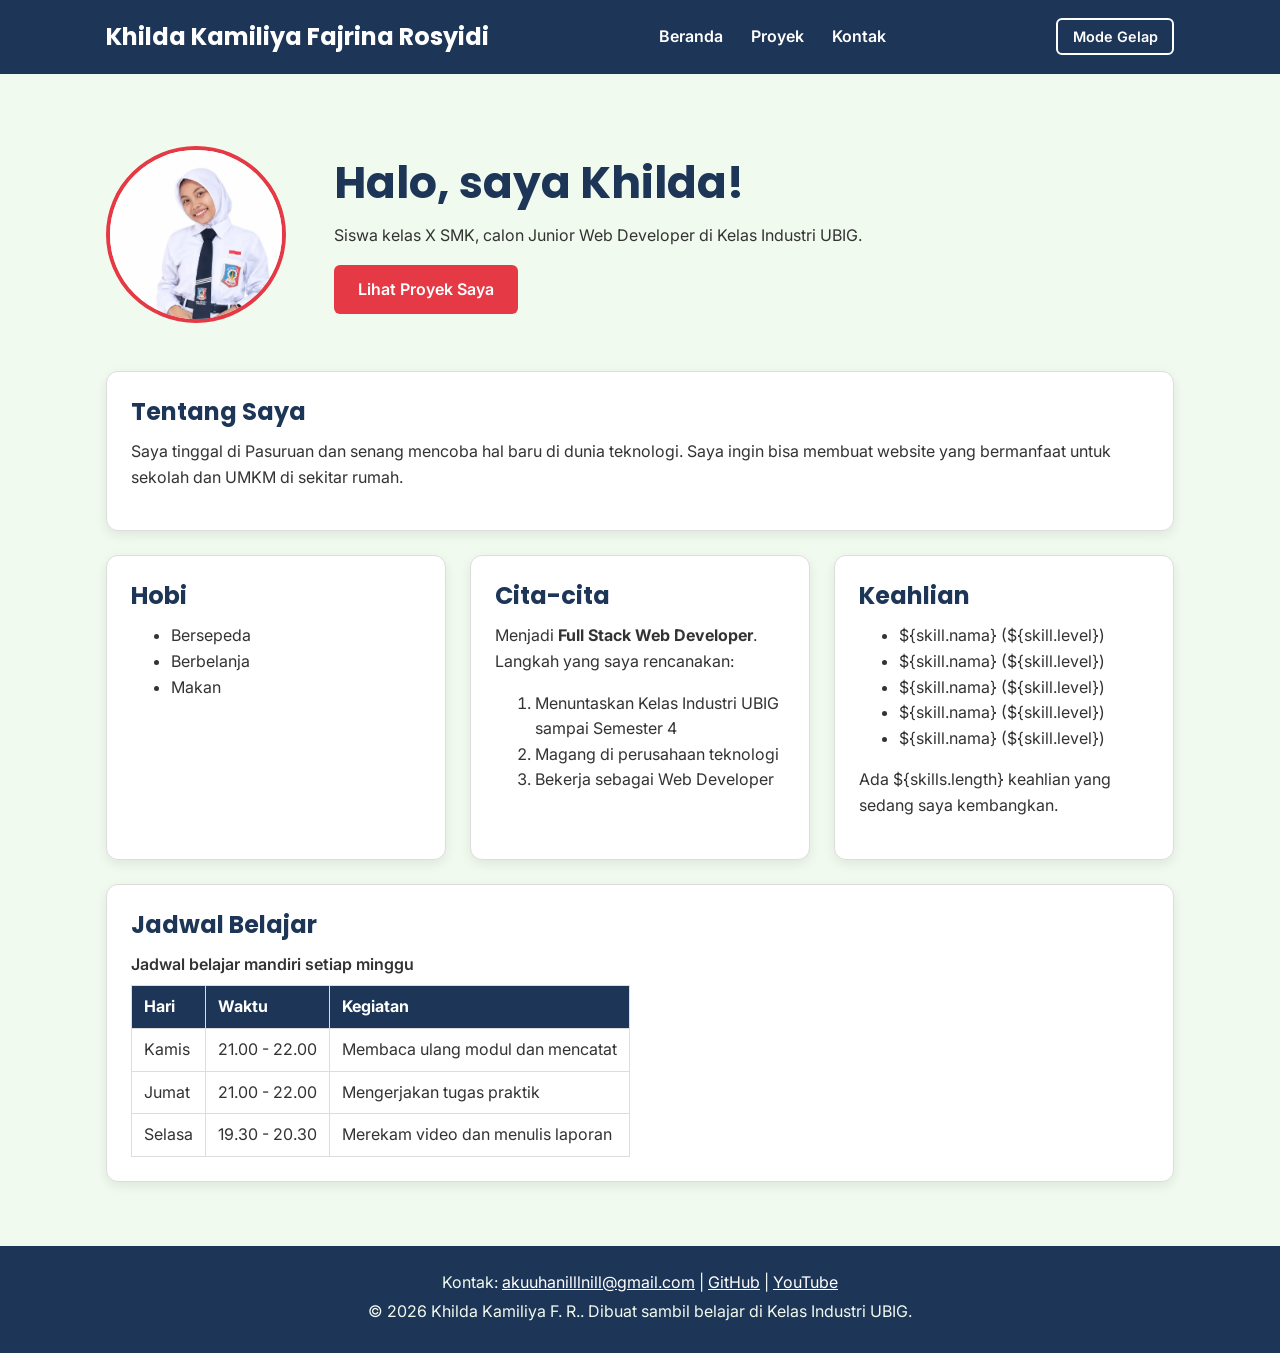
==== index.html @ 9954e34b "feat: portofolio v1" ====
<!DOCTYPE html>
<html lang="id">
<head>
  <meta charset="UTF-8">
  <meta name="viewport" content="width=device-width, initial-scale=1.0">
  <title>Khilda Kamiliya | Beranda</title>
  <link rel="icon" href="profil.png">
  <link rel="preconnect" href="https://fonts.googleapis.com">
  <link rel="preconnect" href="https://fonts.gstatic.com" crossorigin>
  <link href="https://fonts.googleapis.com/css2?family=Inter:wght@400;600&family=Poppins:wght@600;700&display=swap" rel="stylesheet">
  <link rel="stylesheet" href="style.css">
  <script src="main.js" defer></script>
</head>
<body>
  <header>
    <div class="container navbar">
      <h1>Khilda Kamiliya Fajrina Rosyidi</h1>
      <nav class="menu-laptop">
        <ul>
          <li><a href="index.html">Beranda</a></li>
          <li><a href="proyek.html">Proyek</a></li>
          <li><a href="kontak.html">Kontak</a></li>
        </ul>
      </nav>
      <button type="button" id="tombol-tema" class="tombol-tema">
        Mode Gelap
      </button>
      <!-- Tantangan: menu ponsel yang bisa dibuka-tutup -->
      <details class="menu-ponsel">
        <summary>Menu</summary>
        <nav>
          <ul>
            <li><a href="index.html">Beranda</a></li>
            <li><a href="proyek.html">Proyek</a></li>
            <li><a href="kontak.html">Kontak</a></li>
          </ul>
        </nav>
      </details>
    </div>
  </header>

  <main>
    <div class="container">
      <section class="hero">
        <img src="profil.png" alt="Foto profil Danisha Kamelia" width="180">
        <div>
          <h2>Halo, saya Khilda!</h2>
          <p>Siswa kelas X SMK, calon Junior Web Developer di Kelas Industri UBIG.</p>
          <a href="proyek.html" class="tombol">Lihat Proyek Saya</a>
        </div>
      </section>

      <section class="kartu">
        <h2>Tentang Saya</h2>
        <p>Saya tinggal di Pasuruan dan senang mencoba hal baru di dunia teknologi. Saya ingin bisa
          membuat website yang bermanfaat untuk sekolah dan UMKM di sekitar rumah.</p>
      </section>

      <div class="daftar-kartu">
        <section class="kartu">
          <h2>Hobi</h2>
          <ul>
            <li>Bersepeda</li>
            <li>Berbelanja</li>
            <li>Makan</li>
          </ul>
        </section>

        <section class="kartu">
          <h2>Cita-cita</h2>
          <p>Menjadi <strong>Full Stack Web Developer</strong>. Langkah yang saya rencanakan:</p>
          <ol>
            <li>Menuntaskan Kelas Industri UBIG sampai Semester 4</li>
            <li>Magang di perusahaan teknologi</li>
            <li>Bekerja sebagai Web Developer</li>
          </ol>
        </section>

        <section class="kartu">
          <h2>Keahlian</h2>
          <ul id="daftar-skill"></ul>
          <p id="jumlah-skill"></p>
        </section>
      </div>

      <section class="kartu">
        <h2>Jadwal Belajar</h2>
        <table>
          <caption>Jadwal belajar mandiri setiap minggu</caption>
          <thead>
            <tr>
              <th>Hari</th>
              <th>Waktu</th>
              <th>Kegiatan</th>
            </tr>
          </thead>
          <tbody>
            <tr>
              <td>Kamis</td>
              <td>21.00 - 22.00</td>
              <td>Membaca ulang modul dan mencatat</td>
            </tr>
            <tr>
              <td>Jumat</td>
              <td>21.00 - 22.00</td>
              <td>Mengerjakan tugas praktik</td>
            </tr>
            <tr>
              <td>Selasa</td>
              <td>19.30 - 20.30</td>
              <td>Merekam video dan menulis laporan</td>
            </tr>
          </tbody>
        </table>
      </section>
    </div>
  </main>
  <footer>
    <p>Kontak: <a href="https://mail.google.com/mail/?v1ew-cm&fs-1&to-nidanishaaa@gmail.com">
      akuuhanilllnill@gmail.com</a> |
      <a href="https://github.com/danishakamelia224" target="_blank">GitHub</a> |
      <a href="https://www.youtube.com/@aldisburgercempaka" target="_blank">YouTube</a></p>
    <p>&copy; 2026 Khilda Kamiliya F. R.. Dibuat sambil belajar di Kelas Industri UBIG.</p>
  </footer>
</body>
</html>
---- style.css ----
/* Gaya portofolio Khilda
   Palet: #1D3557 (utama), #E63946 (aksen), #F1FAEE (latar)
   Huruf: Poppins (judul), Inter (isi)
   Tata letak: mobile first, titik ubah 768px (tablet) dan 1024px (laptop) */

/* 1. Reset */
* {
  box-sizing: border-box;
  margin: 0;
}

img {
  max-width: 100%;
  height: auto;
}

/* 2. Dasar halaman: warna dan huruf */
:root {
  --warna-utama: #1D3557;
  --warna-judul: #1D3557;
  --warna-aksen: #E63946;
  --warna-tautan: #E63946;
  --warna-latar: #F1FAEE;
  --warna-teks: #333333;
  --warna-kartu: #FFFFFF;
  --warna-garis: #DDDDDD;
}

body {
  font-family: "Inter", Arial, sans-serif;
  font-size: 1rem;
  line-height: 1.6;
  color: var(--warna-teks);
  background-color: var(--warna-latar);
}

h1, h2, h3 {
  font-family: "Poppins", Arial, sans-serif;
  color: var(--warna-judul);
  line-height: 1.3;
}

h2 {
  margin-bottom: 0.75rem;
}

p, ul, ol {
  margin-bottom: 1rem;
}

a {
  color: #E63946;
}

/* 3. Wadah, header, dan menu */
.container {
  max-width: 1100px;
  margin: 0 auto;
  padding: 0 1rem;
}

header {
  background-color: #1D3557;
  color: #FFFFFF;
  padding: 1rem 0;
}

header h1 {
  color: #FFFFFF;
  font-size: 1.5rem;
}

.navbar {
  display: flex;
  flex-wrap: wrap;
  justify-content: space-between;
  align-items: center;
  gap: 0.5rem;
}

nav ul {
  display: flex;
  gap: 0.25rem;
  padding: 0;
  margin: 0;
  list-style: none;
}

nav a {
  display: inline-block;
  padding: 0.5rem 0.75rem;
  border-radius: 6px;
  color: #FFFFFF;
  font-weight: 600;
  text-decoration: none;
}

/* Tantangan: menu ponsel buka-tutup dengan details */
.menu-laptop {
  display: none;
}

.menu-ponsel summary {
  padding: 0.5rem 0.75rem;
  border: 1px solid #FFFFFF;
  border-radius: 6px;
  font-weight: 600;
  cursor: pointer;
}

.menu-ponsel ul {
  flex-direction: column;
  margin-top: 0.5rem;
}

/* 4. Isi utama, hero, dan kartu */
main {
  padding: 1.5rem 0;
}

.hero {
  display: flex;
  flex-direction: column;
  align-items: center;
  gap: 1.5rem;
  padding: 1rem 0 2rem;
  text-align: center;
}

.hero img {
  border: 4px solid #E63946;
  border-radius: 100%;
}

.hero h2 {
  font-size: 2rem;
}

.tombol {
  display: inline-block;
  padding: 0.75rem 1.5rem;
  border-radius: 6px;
  background-color: #E63946;
  color: #FFFFFF;
  font-weight: 600;
  text-decoration: none;
}

.kartu {
  background-color: var(--warna-kartu);
  padding: 1rem;
  margin-bottom: 1.5rem;
  border: 1px solid var(--warna-garis);
  border-radius: 12px;
  box-shadow: 0 4px 12px rgba(0, 0, 0, 0.08);
}

.daftar-kartu {
  display: flex;
  flex-wrap: wrap;
  gap: 1.5rem;
  margin-bottom: 1.5rem;
}

.daftar-kartu .kartu {
  flex: 1 1 280px;
  margin-bottom: 0;
}

article img {
  border-radius: 8px;
  border: 1px solid #DDDDDD;
}

/* 5. Tabel */
table {
  border-collapse: collapse;
}

caption {
  font-weight: 600;
  text-align: left;
  margin-bottom: 0.5rem;
}

th, td {
  border: 1px solid #DDDDDD;
  padding: 0.5rem 0.75rem;
  text-align: left;
}

th {
  background-color: #1D3557;
  color: #FFFFFF;
}

/* 6. Form */
label {
  font-weight: 600;
}

.keterangan {
 font-size: 0.875rem;
}

input, select, textarea {
  width: 100%;
  max-width: 22rem;
  padding: 0.6rem;
  margin-top: 0.25rem;
  border: 1px solid #DDDDDD;
  border-radius: 6px;
  font-family: inherit;
  font-size: 1rem;
  background-color: var(--warna-kartu);
  color: var(--warna-teks);
}

button {
  padding: 0.75rem 1.5rem;
  border: none;
  border-radius: 6px;
  background-color: #E63946;
  color: #FFFFFF;
  font-family: inherit;
  font-size: 1rem;
  font-weight: 600;
  cursor: pointer;
}

/* 7. Footer */
footer {
  background-color: #1D3557;
  color: #F1FAEE;
  text-align: center;
  padding: 1.5rem;
}

footer p {
  margin-bottom: 0.25rem;
}

footer a {
  color: #FFFFFF;
}

/* 8. Tablet: lebar layar 768px ke atas */
@media (min-width: 768px) {
  .menu-laptop {
    display: block;
  }

  .menu-ponsel {
    display: none;
  }

  .hero {
    flex-direction: row;
    padding: 2rem 0 3rem;
    text-align: left;
  }

  .kartu {
    padding: 1.5rem;
  }
}

/* 9. Laptop: lebar layar 1024px ke atas */
@media (min-width: 1024px) {
  main {
    padding: 2.5rem 0;
  }

  .hero {
    gap: 3rem;
  }

  .hero h2 {
    font-size: 2.75rem;
  }
}

/* 10. Tombol tema, filter, dan label kategori */
.tombol-tema {
  padding: 0.5rem 0.9rem;
  border: 2px solid #FFFFFF;
  background-color: transparent;
  font-size: 0.9rem;
}

/* 11. Tema gelap: isi variabel diganti saat body memiliki class
gelap */
body.gelap {
  --warna-utama: #0B1526;
  --warna-judul: #A8DADC;
  --warna-tautan: #FF8A8A;
  --warna-latar: #121A24;
  --warna-teks: #E3E8EE;
  --warna-kartu: #1C2836;
  --warna-garis: #34465A;
}
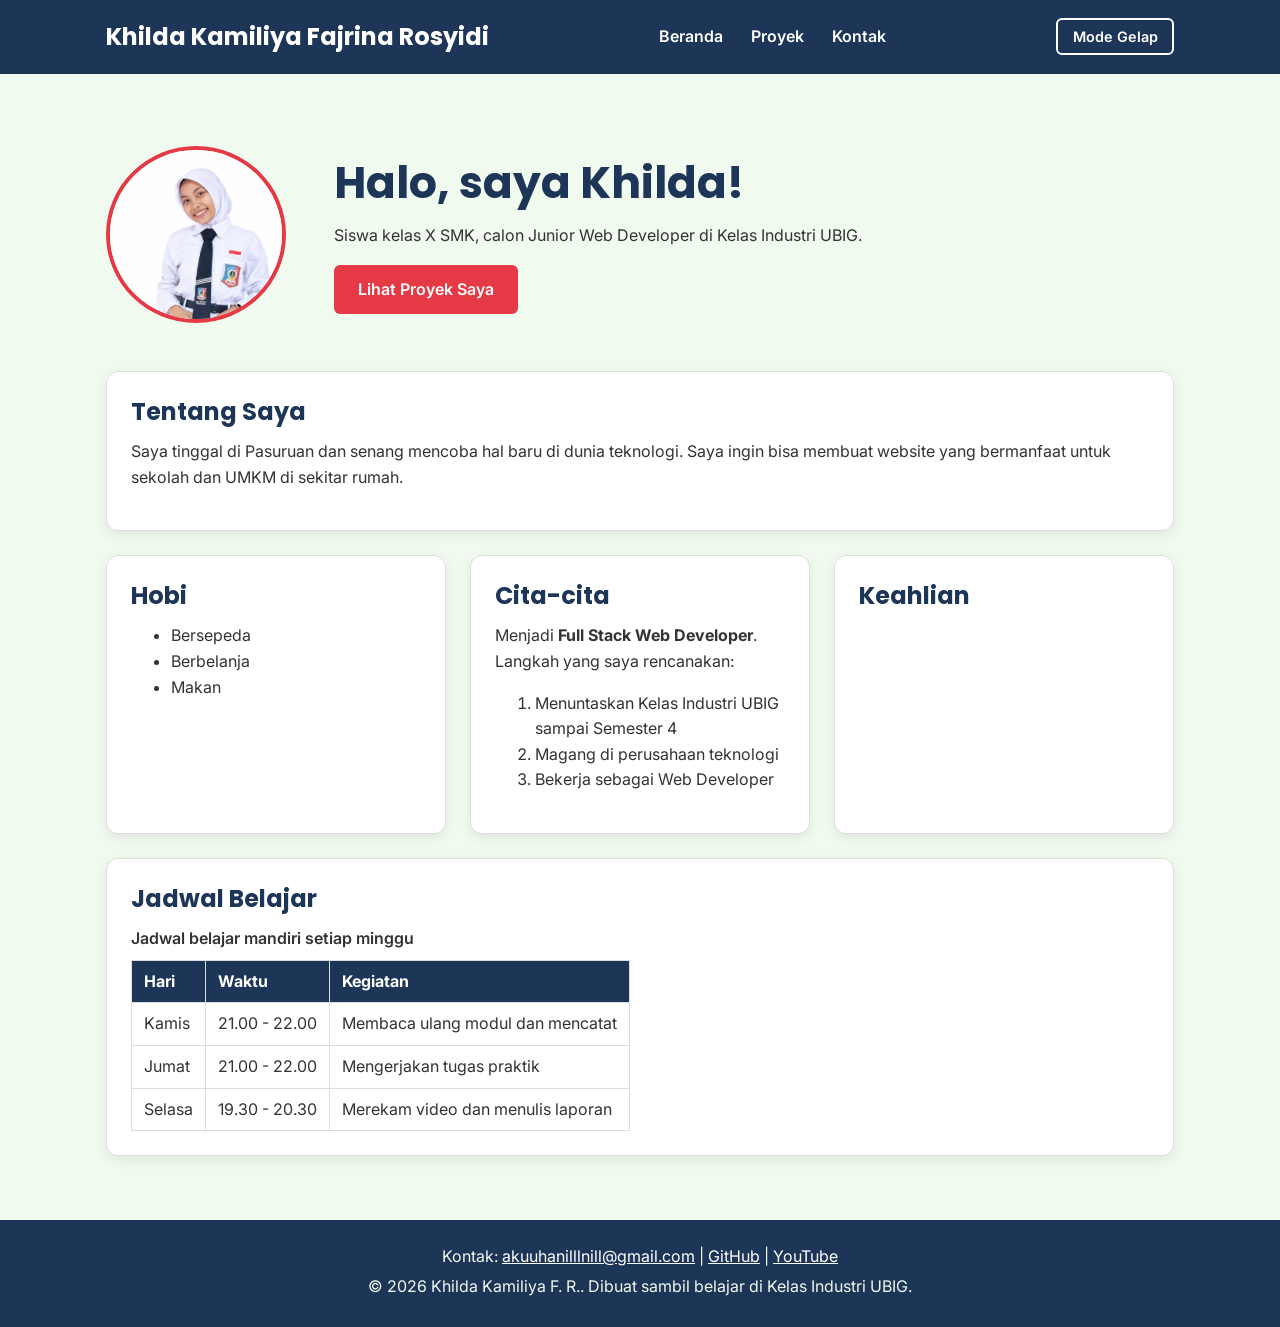
==== commit bcec783d: "feat: tampilkan repositori GitHub dan keahlian dari JSON" ====
--- a/index.html
+++ b/index.html
@@ -116,10 +116,10 @@
     </div>
   </main>
   <footer>
-    <p>Kontak: <a href="https://mail.google.com/mail/?v1ew-cm&fs-1&to-nidanishaaa@gmail.com">
+    <p>Kontak: <a href="https://mail.google.com/mail/?v1ew-cm&fs-1&to-akuuhanilllnill@gmail.com">
       akuuhanilllnill@gmail.com</a> |
-      <a href="https://github.com/danishakamelia224" target="_blank">GitHub</a> |
-      <a href="https://www.youtube.com/@aldisburgercempaka" target="_blank">YouTube</a></p>
+      <a href="https://github.com/KHILDAKAMILIYA1822" target="_blank">GitHub</a> |
+      <a href="https://www.youtube.com/@nillakuuhanilll" target="_blank">YouTube</a></p>
     <p>&copy; 2026 Khilda Kamiliya F. R.. Dibuat sambil belajar di Kelas Industri UBIG.</p>
   </footer>
 </body>
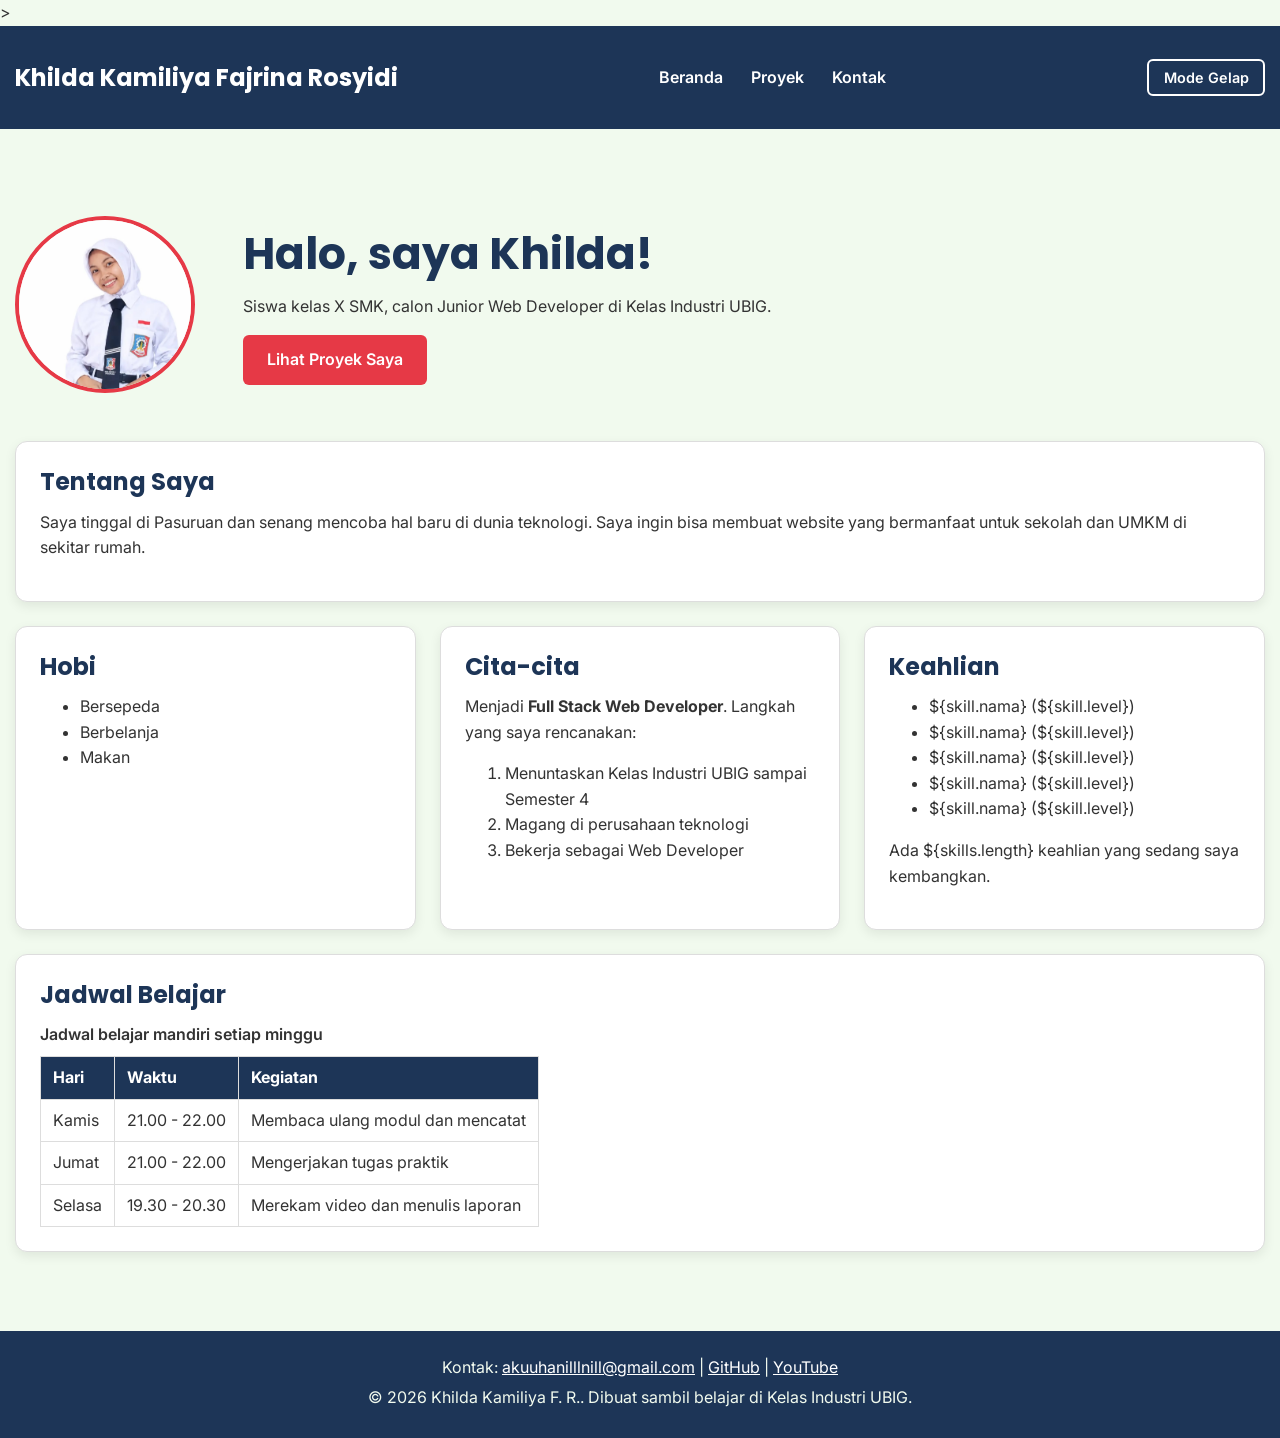
==== commit 4b726243: "fix: perbaiki kontras, meta description, dan ukuran gambar" ====
--- a/index.html
+++ b/index.html
@@ -2,7 +2,13 @@
 <html lang="id">
 <head>
   <meta charset="UTF-8">
-  <meta name="viewport" content="width=device-width, initial-scale=1.0">
+  <meta name="viewport" content="width=device-width, initial-scale=1.0"
+  <!-- index.html -->
+  <meta name="description" content="Portofolio Khilda Kamiliya siswa SMK calon Junior Web Developer di Kelas Industri UBIG.">
+  <!-- proyek.html -->
+  <meta name="description" content="Daftar proyek HTML, CSS, dan JavaScript karya khilda kamiliya beserta repositori GitHub terbarunya.">
+  <!-- kontak.html -->
+  <meta name="description" content="Hubungi khilda kamiliya melalui form kontak, email, atau GitHub.">>
   <title>Khilda Kamiliya | Beranda</title>
   <link rel="icon" href="profil.png">
   <link rel="preconnect" href="https://fonts.googleapis.com">
@@ -42,7 +48,7 @@
   <main>
     <div class="container">
       <section class="hero">
-        <img src="profil.png" alt="Foto profil Danisha Kamelia" width="180">
+        <img src="profil.png" alt="foto profil khilda" width="180" height="180">
         <div>
           <h2>Halo, saya Khilda!</h2>
           <p>Siswa kelas X SMK, calon Junior Web Developer di Kelas Industri UBIG.</p>
--- a/style.css
+++ b/style.css
@@ -1,5 +1,5 @@
 /* Gaya portofolio Khilda
-   Palet: #1D3557 (utama), #E63946 (aksen), #F1FAEE (latar)
+   Palet: #1D3557 (utama), #C1121F (aksen), #C1121F (latar)
    Huruf: Poppins (judul), Inter (isi)
    Tata letak: mobile first, titik ubah 768px (tablet) dan 1024px (laptop) */
 
@@ -18,9 +18,9 @@
 :root {
   --warna-utama: #1D3557;
   --warna-judul: #1D3557;
-  --warna-aksen: #E63946;
-  --warna-tautan: #E63946;
-  --warna-latar: #F1FAEE;
+  --warna-aksen: #C1121F;
+  --warna-tautan: #C1121F;
+  --warna-latar:  #F1FAEE;
   --warna-teks: #333333;
   --warna-kartu: #FFFFFF;
   --warna-garis: #DDDDDD;
@@ -32,6 +32,8 @@
   line-height: 1.6;
   color: var(--warna-teks);
   background-color: var(--warna-latar);
+  width: 100%;
+  overflow-x: hidden;
 }
 
 h1, h2, h3 {
@@ -54,9 +56,10 @@
 
 /* 3. Wadah, header, dan menu */
 .container {
-  max-width: 1100px;
-  margin: 0 auto;
-  padding: 0 1rem;
+  max-width: 1200px;
+  width: 100%;
+  margin: auto;
+  padding: 15px;
 }
 
 header {
@@ -258,9 +261,9 @@
     flex-direction: row;
     padding: 2rem 0 3rem;
     text-align: left;
-  }
-
-  .kartu {
+   }
+
+   .kartu {
     padding: 1.5rem;
   }
 }
@@ -298,4 +301,92 @@
   --warna-teks: #E3E8EE;
   --warna-kartu: #1C2836;
   --warna-garis: #34465A;
+}
+
+
+/* 12. Perbaikan tampilan responsif HP */
+html {
+  width: 100%;
+  max-width: 100%;
+  overflow-x: clip;
+}
+
+body {
+  width: 100%;
+  max-width: 100%;
+  overflow-x: clip;
+}
+
+* {
+  box-sizing: border-box;
+}
+
+.container,
+header,
+main,
+footer,
+section,
+article {
+  min-width: 0;
+  max-width: 100%;
+}
+
+img {
+  display: block;
+  max-width: 100%;
+  height: auto;
+}
+
+/* Perbaikan layar HP */
+@media screen and (max-width: 767px) {
+  .container {
+    width: 100%;
+    padding: 15px;
+  }
+
+  .navbar {
+    width: 100%;
+    min-width: 0;
+    flex-wrap: wrap;
+  }
+
+  .hero {
+    width: 100%;
+    min-width: 0;
+  }
+
+  .hero h2 {
+    font-size: 1.5rem;
+    overflow-wrap: break-word;
+  }
+
+  .hero p {
+    overflow-wrap: break-word;
+  }
+
+  .daftar-kartu {
+    width: 100%;
+    min-width: 0;
+  }
+
+  .daftar-kartu .kartu {
+    flex: 1 1 100%;
+    min-width: 0;
+    width: 100%;
+  }
+
+  table {
+    max-width: 100%;
+  }
+
+  th,
+  td {
+    overflow-wrap: anywhere;
+  }
+
+  input,
+  select,
+  textarea {
+    max-width: 100%;
+  }
 }
